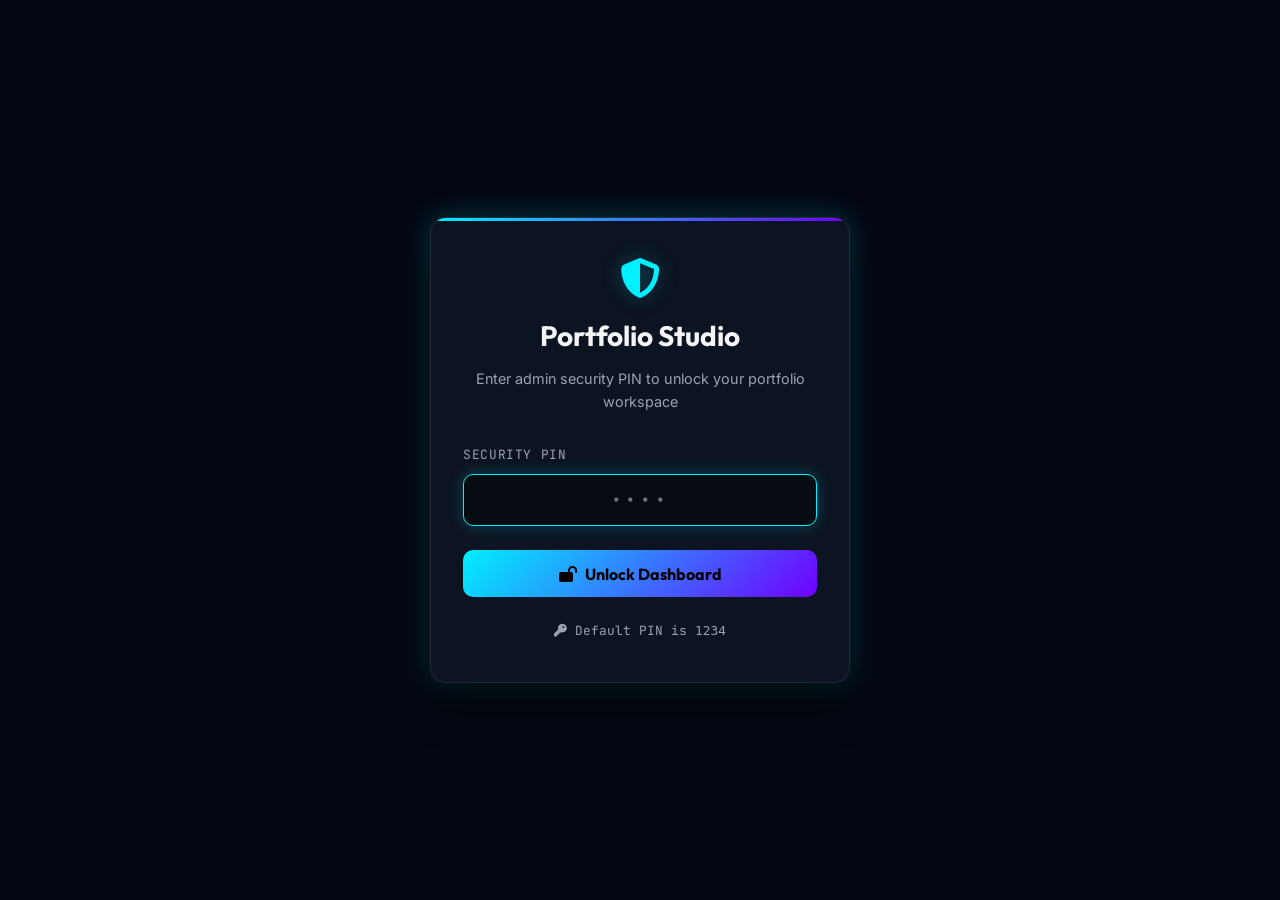
==== admin.html @ 0f910340 "admin pannel" ====
<!DOCTYPE html>
<html lang="en">

<head>
    <meta charset="UTF-8">
    <meta name="viewport" content="width=device-width, initial-scale=1.0">
    <title>Portfolio Studio &mdash; Admin Panel</title>
    <!-- Google Fonts -->
    <link rel="preconnect" href="https://fonts.googleapis.com">
    <link rel="preconnect" href="https://fonts.gstatic.com" crossorigin>
    <link
        href="https://fonts.googleapis.com/css2?family=Inter:wght@300;400;500;600;700&family=JetBrains+Mono:wght@400;500;600&family=Outfit:wght@400;500;600;700;800&display=swap"
        rel="stylesheet">
    <!-- FontAwesome Icons -->
    <link rel="stylesheet" href="https://cdnjs.cloudflare.com/ajax/libs/font-awesome/6.4.0/css/all.min.css">
    <!-- Admin Stylesheet -->
    <link rel="stylesheet" href="admin.css">
</head>

<body>
    <!-- Background Ambient Glow -->
    <div class="ambient-glow"></div>

    <!-- 0. Auth / PIN Lock Screen -->
    <div id="auth-screen" class="auth-wrapper">
        <div class="auth-card">
            <i class="fa-solid fa-shield-halved auth-icon"></i>
            <h1 class="auth-title">Portfolio Studio</h1>
            <p class="auth-subtitle">Enter admin security PIN to unlock your portfolio workspace</p>
            <form id="auth-form">
                <div class="auth-input-group">
                    <label for="admin-pin">Security PIN</label>
                    <input type="password" id="admin-pin" class="auth-input" placeholder="••••" maxlength="8" autofocus required>
                </div>
                <button type="submit" class="auth-btn">
                    <i class="fa-solid fa-lock-open"></i> Unlock Dashboard
                </button>
            </form>
            <p class="auth-hint"><i class="fa-solid fa-key"></i> Default PIN is <code>1234</code></p>
        </div>
    </div>

    <!-- Main Admin Workspace -->
    <div class="admin-app" id="admin-app" style="display: none;">
        <!-- Sidebar Navigation -->
        <aside class="admin-sidebar">
            <div class="sidebar-header">
                <a href="index.html" class="sidebar-logo">
                    <i class="fa-solid fa-terminal" style="color: var(--primary-color);"></i>
                    <span>Studio CMS</span>
                </a>
                <span class="sidebar-badge">v1.0</span>
            </div>

            <nav class="sidebar-nav">
                <span class="nav-category-title">General</span>
                <button class="nav-tab-btn active" data-tab="overview">
                    <i class="fa-solid fa-chart-pie"></i>
                    <span>Overview</span>
                </button>

                <span class="nav-category-title">Sections</span>
                <button class="nav-tab-btn" data-tab="hero">
                    <i class="fa-solid fa-wand-magic-sparkles"></i>
                    <span>Hero Section</span>
                </button>
                <button class="nav-tab-btn" data-tab="about">
                    <i class="fa-solid fa-user-astronaut"></i>
                    <span>About & Education</span>
                </button>
                <button class="nav-tab-btn" data-tab="experience">
                    <i class="fa-solid fa-briefcase"></i>
                    <span>Work Experience</span>
                </button>
                <button class="nav-tab-btn" data-tab="skills">
                    <i class="fa-solid fa-microchip"></i>
                    <span>Technical Stack</span>
                </button>
                <button class="nav-tab-btn" data-tab="projects">
                    <i class="fa-solid fa-cubes-stacked"></i>
                    <span>Projects Studio</span>
                </button>
                <button class="nav-tab-btn" data-tab="contact">
                    <i class="fa-solid fa-paper-plane"></i>
                    <span>Contact & Socials</span>
                </button>

                <span class="nav-category-title">Deployment</span>
                <button class="nav-tab-btn" data-tab="sync">
                    <i class="fa-solid fa-cloud-arrow-up"></i>
                    <span>GitHub Sync & Backup</span>
                </button>
                <button class="nav-tab-btn" data-tab="settings">
                    <i class="fa-solid fa-gear"></i>
                    <span>Security & PIN</span>
                </button>
            </nav>

            <div class="sidebar-footer">
                <a href="index.html" target="_blank" class="btn-sidebar btn-view-site">
                    <i class="fa-solid fa-arrow-up-right-from-square"></i>
                    <span>View Live Site</span>
                </a>
                <button id="btn-lock" class="btn-sidebar btn-logout">
                    <i class="fa-solid fa-lock"></i>
                    <span>Lock Session</span>
                </button>
            </div>
        </aside>

        <!-- Main Workspace Area -->
        <main class="admin-main">
            <!-- Top Action Bar -->
            <header class="admin-topbar">
                <div class="topbar-title-area">
                    <h2 id="topbar-title">Studio Overview</h2>
                    <p id="topbar-subtitle">Manage and customize your portfolio data in real-time</p>
                </div>
                <div class="topbar-actions">
                    <button id="btn-export-json" class="btn btn-secondary" title="Export current data as JSON">
                        <i class="fa-solid fa-download"></i> Export JSON
                    </button>
                    <label class="btn btn-secondary" style="margin: 0; cursor: pointer;" title="Import portfolio JSON backup">
                        <i class="fa-solid fa-upload"></i> Import JSON
                        <input type="file" id="input-import-json" accept=".json" style="display: none;">
                    </label>
                    <button id="btn-save-all" class="btn btn-primary">
                        <i class="fa-solid fa-floppy-disk"></i> Save Changes
                    </button>
                </div>
            </header>

            <div class="admin-content">
                <!-- 1. Overview Tab -->
                <div class="tab-pane active" id="tab-overview">
                    <div class="admin-card">
                        <div class="card-header-bar">
                            <h3><i class="fa-solid fa-gauge-high"></i> Dashboard Quick Stats</h3>
                            <span class="tag-badge" id="stats-last-updated"><i class="fa-solid fa-clock"></i> Active Session</span>
                        </div>
                        <div class="form-grid" style="grid-template-columns: repeat(auto-fit, minmax(200px, 1fr));">
                            <div class="dynamic-item-card" style="text-align: center; padding: 1.5rem;">
                                <i class="fa-solid fa-cubes-stacked" style="font-size: 2rem; color: var(--primary-color); margin-bottom: 0.5rem;"></i>
                                <h4 style="font-size: 1.8rem; font-family: var(--font-mono);" id="count-projects">0</h4>
                                <p style="color: var(--text-muted); font-size: 0.85rem;">Active Projects</p>
                            </div>
                            <div class="dynamic-item-card" style="text-align: center; padding: 1.5rem;">
                                <i class="fa-solid fa-briefcase" style="font-size: 2rem; color: var(--secondary-color); margin-bottom: 0.5rem;"></i>
                                <h4 style="font-size: 1.8rem; font-family: var(--font-mono);" id="count-experience">0</h4>
                                <p style="color: var(--text-muted); font-size: 0.85rem;">Work Experiences</p>
                            </div>
                            <div class="dynamic-item-card" style="text-align: center; padding: 1.5rem;">
                                <i class="fa-solid fa-code" style="font-size: 2rem; color: var(--accent-emerald); margin-bottom: 0.5rem;"></i>
                                <h4 style="font-size: 1.8rem; font-family: var(--font-mono);" id="count-skills">0</h4>
                                <p style="color: var(--text-muted); font-size: 0.85rem;">Skills Categories</p>
                            </div>
                        </div>
                    </div>

                    <div class="admin-card">
                        <div class="card-header-bar">
                            <h3><i class="fa-solid fa-bolt"></i> Quick Jump & Actions</h3>
                        </div>
                        <p style="color: var(--text-muted); margin-bottom: 1.25rem;">
                            Click any section below to start editing. Changes made are saved directly to your browser's local storage and can be pushed to GitHub with 1-click.
                        </p>
                        <div style="display: flex; gap: 0.75rem; flex-wrap: wrap;">
                            <button class="btn btn-secondary" onclick="switchTab('projects')"><i class="fa-solid fa-plus"></i> Add New Project</button>
                            <button class="btn btn-secondary" onclick="switchTab('about')"><i class="fa-solid fa-image"></i> Change Profile Photo</button>
                            <button class="btn btn-secondary" onclick="switchTab('experience')"><i class="fa-solid fa-briefcase"></i> Add Experience</button>
                            <button class="btn btn-secondary" onclick="switchTab('sync')"><i class="fa-brands fa-github"></i> 1-Click GitHub Sync</button>
                        </div>
                    </div>
                </div>

                <!-- 2. Hero Section Tab -->
                <div class="tab-pane" id="tab-hero">
                    <div class="admin-card">
                        <div class="card-header-bar">
                            <h3><i class="fa-solid fa-wand-magic-sparkles"></i> Hero Section Settings</h3>
                        </div>
                        <div class="form-grid">
                            <div class="form-group">
                                <label class="form-label" for="hero-terminal">Terminal Code Tag</label>
                                <input type="text" id="hero-terminal" class="form-control" placeholder='std::cout << "Hello World!";'>
                            </div>
                            <div class="form-group">
                                <label class="form-label" for="hero-name-input">Full Name / Heading</label>
                                <input type="text" id="hero-name-input" class="form-control" placeholder="Lakshan Jayawardana">
                            </div>
                            <div class="form-group full-width">
                                <label class="form-label">Dynamic Typing Roles <span class="form-label-hint">Press Enter or click + to add phrases</span></label>
                                <div class="tags-manager" id="hero-roles-manager">
                                    <input type="text" id="hero-role-input" class="tag-input" placeholder="Add typing title (e.g. Full-Stack Web Developer)...">
                                </div>
                            </div>
                            <div class="form-group full-width">
                                <label class="form-label" for="hero-desc-input">Hero Intro Biography</label>
                                <textarea id="hero-desc-input" class="form-control" rows="3" placeholder="A motivated Computer Science & Engineering undergraduate..."></textarea>
                            </div>
                            <div class="form-group">
                                <label class="form-label" for="hero-cv-url">CV / Resume File Path or URL</label>
                                <input type="text" id="hero-cv-url" class="form-control" placeholder="assets/CV_Lakshan_Jayawardana.pdf">
                            </div>
                            <div class="form-group">
                                <label class="form-label" for="hero-cv-name">CV Download Filename</label>
                                <input type="text" id="hero-cv-name" class="form-control" placeholder="CV_Lakshan_Jayawardana.pdf">
                            </div>
                        </div>
                    </div>
                </div>

                <!-- 3. About & Education Tab -->
                <div class="tab-pane" id="tab-about">
                    <!-- Profile Photo Editor -->
                    <div class="admin-card">
                        <div class="card-header-bar">
                            <h3><i class="fa-solid fa-camera"></i> Profile Picture</h3>
                        </div>
                        <div class="image-upload-wrapper">
                            <div class="image-preview-box round" id="about-img-preview-box">
                                <img id="about-img-preview" src="assets/image.jpg" alt="Profile Preview">
                            </div>
                            <div class="image-upload-actions">
                                <label class="form-label">Upload New Photo or Enter Image URL</label>
                                <div style="display: flex; gap: 0.5rem; flex-wrap: wrap;">
                                    <input type="text" id="about-img-url" class="form-control" placeholder="assets/image.jpg or https://..." style="flex: 1; min-width: 200px;">
                                    <label class="btn btn-secondary" style="margin: 0; cursor: pointer;">
                                        <i class="fa-solid fa-file-image"></i> Browse Local File
                                        <input type="file" id="about-img-file" accept="image/*" style="display: none;">
                                    </label>
                                </div>
                                <span class="form-label-hint">Local images are automatically optimized and encoded for instant preview and GitHub sync.</span>
                            </div>
                        </div>
                    </div>

                    <!-- Bio Paragraphs -->
                    <div class="admin-card">
                        <div class="card-header-bar">
                            <h3><i class="fa-solid fa-align-left"></i> About Biography</h3>
                        </div>
                        <div class="form-group">
                            <label class="form-label" for="about-lead-input">Lead Paragraph (Bold Intro)</label>
                            <textarea id="about-lead-input" class="form-control" rows="2"></textarea>
                        </div>
                        <div class="form-group">
                            <label class="form-label">Additional Bio Paragraphs <span class="form-label-hint">Separate paragraphs with double newlines</span></label>
                            <textarea id="about-paragraphs-input" class="form-control" rows="4"></textarea>
                        </div>
                    </div>

                    <!-- Key Stats -->
                    <div class="admin-card">
                        <div class="card-header-bar">
                            <h3><i class="fa-solid fa-chart-simple"></i> Highlight Stats Cards</h3>
                        </div>
                        <div class="form-grid" id="about-stats-editor-grid">
                            <!-- Populated dynamically -->
                        </div>
                    </div>

                    <!-- Education Entries -->
                    <div class="admin-card">
                        <div class="card-header-bar">
                            <h3><i class="fa-solid fa-graduation-cap"></i> Education Timeline</h3>
                            <button class="btn btn-secondary btn-sm" id="btn-add-education"><i class="fa-solid fa-plus"></i> Add Education</button>
                        </div>
                        <div id="education-items-manager">
                            <!-- Populated dynamically -->
                        </div>
                    </div>

                    <!-- Relevant Coursework Tags -->
                    <div class="admin-card">
                        <div class="card-header-bar">
                            <h3><i class="fa-solid fa-book"></i> Relevant Coursework Badges</h3>
                        </div>
                        <div class="tags-manager" id="coursework-tags-manager">
                            <input type="text" id="coursework-tag-input" class="tag-input" placeholder="Add coursework (e.g. Data Structures)...">
                        </div>
                    </div>
                </div>

                <!-- 4. Experience Tab -->
                <div class="tab-pane" id="tab-experience">
                    <div class="admin-card">
                        <div class="card-header-bar">
                            <h3><i class="fa-solid fa-briefcase"></i> Work Experience Timeline</h3>
                            <button class="btn btn-primary" id="btn-add-experience"><i class="fa-solid fa-plus"></i> Add Experience</button>
                        </div>
                        <div id="experience-items-manager">
                            <!-- Populated dynamically -->
                        </div>
                    </div>
                </div>

                <!-- 5. Technical Stack Tab -->
                <div class="tab-pane" id="tab-skills">
                    <div class="admin-card">
                        <div class="card-header-bar">
                            <h3><i class="fa-solid fa-microchip"></i> Technical Stack Categories & Skills</h3>
                            <button class="btn btn-primary" id="btn-add-skill-cat"><i class="fa-solid fa-plus"></i> Add Category</button>
                        </div>
                        <div id="skills-categories-manager">
                            <!-- Populated dynamically -->
                        </div>
                    </div>
                </div>

                <!-- 6. Projects Studio Tab (Drag & Drop, Add, Drop, Image upload) -->
                <div class="tab-pane" id="tab-projects">
                    <div class="admin-card">
                        <div class="card-header-bar">
                            <div>
                                <h3><i class="fa-solid fa-cubes-stacked"></i> Projects Studio</h3>
                                <p style="font-size: 0.8rem; color: var(--text-muted); margin-top: 0.25rem;">
                                    <i class="fa-solid fa-hand"></i> Drag and drop rows up/down to reorder projects on your live portfolio.
                                </p>
                            </div>
                            <button class="btn btn-primary" id="btn-add-project"><i class="fa-solid fa-plus"></i> Add New Project</button>
                        </div>

                        <!-- Drag and drop reorderable list -->
                        <div class="projects-manager-list" id="projects-manager-list">
                            <!-- Populated dynamically with drag & drop handles -->
                        </div>
                    </div>
                </div>

                <!-- 7. Contact & Socials Tab -->
                <div class="tab-pane" id="tab-contact">
                    <div class="admin-card">
                        <div class="card-header-bar">
                            <h3><i class="fa-solid fa-paper-plane"></i> Contact Details & Social Links</h3>
                        </div>
                        <div class="form-grid">
                            <div class="form-group full-width">
                                <label class="form-label" for="contact-subtitle-input">Contact Section Subtitle</label>
                                <input type="text" id="contact-subtitle-input" class="form-control" placeholder="Let's Discuss Collaborations">
                            </div>
                            <div class="form-group full-width">
                                <label class="form-label" for="contact-desc-input">Contact Section Description</label>
                                <textarea id="contact-desc-input" class="form-control" rows="2"></textarea>
                            </div>
                            <div class="form-group">
                                <label class="form-label" for="contact-email-input"><i class="fa-solid fa-envelope"></i> Email Address</label>
                                <input type="email" id="contact-email-input" class="form-control" placeholder="lakshanj.24@cse.mrt.ac.lk">
                            </div>
                            <div class="form-group">
                                <label class="form-label" for="contact-phone-input"><i class="fa-solid fa-phone"></i> Phone Number</label>
                                <input type="text" id="contact-phone-input" class="form-control" placeholder="+94 71 321 5390">
                            </div>
                            <div class="form-group full-width">
                                <label class="form-label" for="contact-loc-input"><i class="fa-solid fa-location-dot"></i> Physical Location</label>
                                <input type="text" id="contact-loc-input" class="form-control" placeholder="No. 44/2, Ovilikanda, Matale, Sri Lanka">
                            </div>
                            <div class="form-group">
                                <label class="form-label" for="contact-github-input"><i class="fa-brands fa-github"></i> GitHub Profile URL</label>
                                <input type="url" id="contact-github-input" class="form-control" placeholder="https://github.com/LakshanSj">
                            </div>
                            <div class="form-group">
                                <label class="form-label" for="contact-linkedin-input"><i class="fa-brands fa-linkedin"></i> LinkedIn Profile URL</label>
                                <input type="url" id="contact-linkedin-input" class="form-control" placeholder="https://www.linkedin.com/in/...">
                            </div>
                        </div>
                    </div>
                </div>

                <!-- 8. GitHub Sync & Cloud Deployment Tab -->
                <div class="tab-pane" id="tab-sync">
                    <div class="admin-card">
                        <div class="card-header-bar">
                            <h3><i class="fa-brands fa-github"></i> 1-Click GitHub Repository Direct Sync</h3>
                        </div>
                        <p style="color: var(--text-muted); font-size: 0.9rem; margin-bottom: 1.25rem;">
                            Directly commit and push your portfolio changes to your GitHub repository (<a href="https://github.com/LakshanSj/lakshansj.github.io" target="_blank" style="color: var(--primary-color);">lakshansj.github.io</a>) via GitHub REST API without touching the command line.
                        </p>
                        <div class="form-grid">
                            <div class="form-group">
                                <label class="form-label" for="gh-token">GitHub Personal Access Token (classic with <code>repo</code> or fine-grained)</label>
                                <input type="password" id="gh-token" class="form-control" placeholder="ghp_xxxxxxxxxxxxxxxxxxxx">
                            </div>
                            <div class="form-group">
                                <label class="form-label" for="gh-repo">Repository (owner/repo)</label>
                                <input type="text" id="gh-repo" class="form-control" value="LakshanSj/lakshansj.github.io">
                            </div>
                            <div class="form-group">
                                <label class="form-label" for="gh-branch">Target Branch</label>
                                <input type="text" id="gh-branch" class="form-control" value="main">
                            </div>
                            <div class="form-group">
                                <label class="form-label" for="gh-commit-msg">Commit Message</label>
                                <input type="text" id="gh-commit-msg" class="form-control" value="Update portfolio content via Portfolio Studio CMS">
                            </div>
                        </div>
                        <div style="margin-top: 1rem; display: flex; gap: 0.75rem; align-items: center;">
                            <button id="btn-github-sync" class="btn btn-primary">
                                <i class="fa-solid fa-cloud-arrow-up"></i> Commit &amp; Deploy to GitHub
                            </button>
                            <span id="gh-sync-status" style="font-size: 0.85rem; font-family: var(--font-mono);"></span>
                        </div>
                    </div>

                    <!-- Manual Backup & Code Download -->
                    <div class="admin-card">
                        <div class="card-header-bar">
                            <h3><i class="fa-solid fa-file-code"></i> Download Updated data.js File</h3>
                        </div>
                        <p style="color: var(--text-muted); font-size: 0.9rem; margin-bottom: 1.25rem;">
                            Alternatively, download the updated <code>data.js</code> file to overwrite in your local repository folder manually:
                        </p>
                        <div style="display: flex; gap: 0.75rem; flex-wrap: wrap;">
                            <button id="btn-download-datajs" class="btn btn-secondary">
                                <i class="fa-solid fa-file-arrow-down"></i> Download data.js
                            </button>
                            <button id="btn-reset-defaults" class="btn btn-danger">
                                <i class="fa-solid fa-rotate-left"></i> Reset to Default Content
                            </button>
                        </div>
                    </div>
                </div>

                <!-- 9. Security & PIN Settings Tab -->
                <div class="tab-pane" id="tab-settings">
                    <div class="admin-card">
                        <div class="card-header-bar">
                            <h3><i class="fa-solid fa-key"></i> Change Admin Security PIN</h3>
                        </div>
                        <form id="form-change-pin" style="max-width: 400px;">
                            <div class="form-group">
                                <label class="form-label" for="current-pin">Current PIN</label>
                                <input type="password" id="current-pin" class="form-control" placeholder="••••" required>
                            </div>
                            <div class="form-group">
                                <label class="form-label" for="new-pin">New PIN (4-8 digits)</label>
                                <input type="password" id="new-pin" class="form-control" placeholder="••••" required>
                            </div>
                            <div class="form-group">
                                <label class="form-label" for="confirm-pin">Confirm New PIN</label>
                                <input type="password" id="confirm-pin" class="form-control" placeholder="••••" required>
                            </div>
                            <button type="submit" class="btn btn-primary" style="margin-top: 0.5rem;">
                                <i class="fa-solid fa-check"></i> Update Security PIN
                            </button>
                        </form>
                    </div>
                </div>
            </div>
        </main>
    </div>

    <!-- =======================================================================
         Project Edit / Add Modal
         ======================================================================= -->
    <div class="modal-overlay" id="modal-project">
        <div class="modal-box">
            <div class="modal-header">
                <h3 id="modal-project-title"><i class="fa-solid fa-cube" style="color: var(--primary-color);"></i> Project Editor</h3>
                <button class="modal-close-btn" onclick="closeModal('modal-project')"><i class="fa-solid fa-xmark"></i></button>
            </div>
            <div class="modal-body">
                <input type="hidden" id="proj-edit-id">
                <div class="form-grid">
                    <div class="form-group full-width">
                        <label class="form-label" for="proj-edit-title">Project Title *</label>
                        <input type="text" id="proj-edit-title" class="form-control" placeholder="e.g. AI Trading Bot" required>
                    </div>
                    <div class="form-group">
                        <label class="form-label" for="proj-edit-category">Filter Category *</label>
                        <select id="proj-edit-category" class="form-control">
                            <option value="ml">Machine Learning (ml)</option>
                            <option value="web">Full Stack (web)</option>
                            <option value="iot">IoT & Embedded (iot)</option>
                            <option value="hw">Hardware & HDL (hw)</option>
                        </select>
                    </div>
                    <div class="form-group">
                        <label class="form-label" for="proj-edit-year">Year</label>
                        <input type="text" id="proj-edit-year" class="form-control" placeholder="2026">
                    </div>
                    <div class="form-group full-width">
                        <label class="form-label" for="proj-edit-type">Sub-Heading / Type</label>
                        <input type="text" id="proj-edit-type" class="form-control" placeholder="e.g. Machine Learning & Finance">
                    </div>
                    <div class="form-group full-width">
                        <label class="form-label">Project Visual (Custom Image / Screenshot or FontAwesome Icon)</label>
                        <div class="image-upload-wrapper">
                            <div class="image-preview-box" id="proj-img-preview-box">
                                <i class="fa-solid fa-chart-line" id="proj-icon-preview"></i>
                            </div>
                            <div class="image-upload-actions">
                                <div style="display: flex; gap: 0.5rem; flex-wrap: wrap;">
                                    <input type="text" id="proj-edit-img-url" class="form-control" placeholder="Image URL (assets/... or https://...)" style="flex: 1;">
                                    <label class="btn btn-secondary" style="margin: 0; cursor: pointer;">
                                        <i class="fa-solid fa-file-image"></i> Upload Screenshot
                                        <input type="file" id="proj-edit-img-file" accept="image/*" style="display: none;">
                                    </label>
                                </div>
                                <div style="display: flex; gap: 0.5rem; align-items: center;">
                                    <span style="font-size: 0.8rem; color: var(--text-muted);">or Icon Class:</span>
                                    <input type="text" id="proj-edit-icon" class="form-control" placeholder="fa-solid fa-chart-line" style="width: 220px;">
                                </div>
                            </div>
                        </div>
                    </div>
                    <div class="form-group full-width">
                        <label class="form-label" for="proj-edit-desc">Project Description *</label>
                        <textarea id="proj-edit-desc" class="form-control" rows="3" placeholder="Explain the project, features, and algorithms used..." required></textarea>
                    </div>
                    <div class="form-group full-width">
                        <label class="form-label">Tech Stack Tags <span class="form-label-hint">Type tag and press Enter</span></label>
                        <div class="tags-manager" id="proj-tags-manager">
                            <input type="text" id="proj-tag-input" class="tag-input" placeholder="Add tech (e.g. React, FastAPI, VHDL)...">
                        </div>
                    </div>
                    <div class="form-group">
                        <label class="form-label" for="proj-edit-github"><i class="fa-brands fa-github"></i> GitHub Repo URL</label>
                        <input type="url" id="proj-edit-github" class="form-control" placeholder="https://github.com/LakshanSj/...">
                    </div>
                    <div class="form-group">
                        <label class="form-label" for="proj-edit-live"><i class="fa-solid fa-arrow-up-right-from-square"></i> Live Demo URL</label>
                        <input type="url" id="proj-edit-live" class="form-control" placeholder="https://...">
                    </div>
                </div>
            </div>
            <div class="modal-footer">
                <button class="btn btn-secondary" onclick="closeModal('modal-project')">Cancel</button>
                <button class="btn btn-primary" id="btn-save-project"><i class="fa-solid fa-check"></i> Save Project</button>
            </div>
        </div>
    </div>

    <!-- Toast Notification Container -->
    <div class="toast-container" id="toast-container"></div>

    <!-- Scripts -->
    <script src="data.js"></script>
    <script src="admin.js"></script>
</body>

</html>
---- admin.css ----
/* ==========================================================================
   Admin Panel Stylesheet - Cyberpunk Glassmorphism
   Lakshan Jayawardana Portfolio CMS
   ========================================================================== */

:root {
    --bg-main: #030712;
    --bg-secondary: #0b0f19;
    --bg-surface: rgba(17, 24, 39, 0.75);
    --bg-surface-hover: rgba(31, 41, 55, 0.85);
    --primary-color: #00f0ff;
    --primary-glow: rgba(0, 240, 255, 0.25);
    --secondary-color: #7000ff;
    --secondary-glow: rgba(112, 0, 255, 0.25);
    --accent-emerald: #10b981;
    --accent-rose: #f43f5e;
    --accent-amber: #f59e0b;
    --text-main: #f3f4f6;
    --text-muted: #9ca3af;
    --border-color: rgba(255, 255, 255, 0.1);
    --border-hover: rgba(0, 240, 255, 0.4);
    --sidebar-width: 260px;
    --radius-sm: 6px;
    --radius-md: 10px;
    --radius-lg: 16px;
    --transition: all 0.25s cubic-bezier(0.4, 0, 0.2, 1);
    --font-heading: 'Outfit', sans-serif;
    --font-body: 'Inter', sans-serif;
    --font-mono: 'JetBrains Mono', monospace;
}

* {
    margin: 0;
    padding: 0;
    box-sizing: border-box;
}

body {
    font-family: var(--font-body);
    background-color: var(--bg-main);
    color: var(--text-main);
    min-height: 100vh;
    overflow-x: hidden;
    line-height: 1.6;
}

/* Background Ambient Glow */
.ambient-glow {
    position: fixed;
    top: 0;
    left: 0;
    width: 100%;
    height: 100%;
    pointer-events: none;
    z-index: 0;
    background: radial-gradient(circle at 10% 20%, rgba(0, 240, 255, 0.05) 0%, transparent 40%),
                radial-gradient(circle at 90% 80%, rgba(112, 0, 255, 0.07) 0%, transparent 45%);
}

/* ==========================================================================
   Auth / Login Screen
   ========================================================================== */
.auth-wrapper {
    position: fixed;
    inset: 0;
    background: var(--bg-main);
    z-index: 9999;
    display: flex;
    align-items: center;
    justify-content: center;
    padding: 1.5rem;
}

.auth-card {
    background: var(--bg-surface);
    backdrop-filter: blur(16px);
    border: 1px solid var(--border-color);
    border-radius: var(--radius-lg);
    padding: 2.5rem 2rem;
    width: 100%;
    max-width: 420px;
    box-shadow: 0 20px 40px rgba(0, 0, 0, 0.6), 0 0 30px var(--primary-glow);
    text-align: center;
    position: relative;
    overflow: hidden;
}

.auth-card::before {
    content: '';
    position: absolute;
    top: 0;
    left: 0;
    right: 0;
    height: 3px;
    background: linear-gradient(90deg, var(--primary-color), var(--secondary-color));
}

.auth-icon {
    font-size: 2.5rem;
    color: var(--primary-color);
    margin-bottom: 1rem;
    display: inline-block;
    filter: drop-shadow(0 0 10px var(--primary-glow));
}

.auth-title {
    font-family: var(--font-heading);
    font-size: 1.75rem;
    font-weight: 700;
    color: var(--text-main);
    margin-bottom: 0.5rem;
}

.auth-subtitle {
    font-size: 0.9rem;
    color: var(--text-muted);
    margin-bottom: 2rem;
}

.auth-input-group {
    margin-bottom: 1.5rem;
    text-align: left;
}

.auth-input-group label {
    display: block;
    font-size: 0.8rem;
    font-family: var(--font-mono);
    color: var(--text-muted);
    margin-bottom: 0.5rem;
    text-transform: uppercase;
    letter-spacing: 0.05em;
}

.auth-input {
    width: 100%;
    padding: 0.85rem 1rem;
    background: rgba(0, 0, 0, 0.4);
    border: 1px solid var(--border-color);
    border-radius: var(--radius-md);
    color: var(--text-main);
    font-size: 1.1rem;
    letter-spacing: 0.2em;
    text-align: center;
    font-family: var(--font-mono);
    outline: none;
    transition: var(--transition);
}

.auth-input:focus {
    border-color: var(--primary-color);
    box-shadow: 0 0 15px var(--primary-glow);
}

.auth-btn {
    width: 100%;
    padding: 0.85rem;
    background: linear-gradient(135deg, var(--primary-color), var(--secondary-color));
    border: none;
    border-radius: var(--radius-md);
    color: #000;
    font-family: var(--font-heading);
    font-weight: 700;
    font-size: 1rem;
    cursor: pointer;
    transition: var(--transition);
    display: flex;
    align-items: center;
    justify-content: center;
    gap: 0.5rem;
}

.auth-btn:hover {
    transform: translateY(-2px);
    box-shadow: 0 8px 25px var(--primary-glow);
}

.auth-hint {
    margin-top: 1.5rem;
    font-size: 0.8rem;
    color: var(--text-muted);
    font-family: var(--font-mono);
}

/* ==========================================================================
   Admin Workspace Layout
   ========================================================================== */
.admin-app {
    display: flex;
    min-height: 100vh;
    position: relative;
    z-index: 1;
}

/* Sidebar */
.admin-sidebar {
    width: var(--sidebar-width);
    background: var(--bg-secondary);
    border-right: 1px solid var(--border-color);
    display: flex;
    flex-direction: column;
    position: fixed;
    top: 0;
    bottom: 0;
    left: 0;
    z-index: 100;
    overflow-y: auto;
}

.sidebar-header {
    padding: 1.5rem;
    border-bottom: 1px solid var(--border-color);
    display: flex;
    align-items: center;
    gap: 0.75rem;
}

.sidebar-logo {
    font-family: var(--font-heading);
    font-weight: 700;
    font-size: 1.15rem;
    color: var(--text-main);
    text-decoration: none;
    display: flex;
    align-items: center;
    gap: 0.5rem;
}

.sidebar-badge {
    background: var(--primary-glow);
    color: var(--primary-color);
    border: 1px solid var(--primary-color);
    font-family: var(--font-mono);
    font-size: 0.7rem;
    padding: 2px 6px;
    border-radius: 4px;
}

.sidebar-nav {
    padding: 1rem 0.75rem;
    flex: 1;
    display: flex;
    flex-direction: column;
    gap: 0.35rem;
}

.nav-category-title {
    font-size: 0.7rem;
    font-family: var(--font-mono);
    color: var(--text-muted);
    text-transform: uppercase;
    letter-spacing: 0.1em;
    padding: 0.75rem 0.75rem 0.25rem;
}

.nav-tab-btn {
    width: 100%;
    display: flex;
    align-items: center;
    gap: 0.75rem;
    padding: 0.75rem 1rem;
    background: transparent;
    border: 1px solid transparent;
    border-radius: var(--radius-md);
    color: var(--text-muted);
    font-size: 0.9rem;
    font-family: var(--font-body);
    font-weight: 500;
    cursor: pointer;
    text-align: left;
    transition: var(--transition);
}

.nav-tab-btn i {
    font-size: 1.1rem;
    width: 20px;
    text-align: center;
    transition: var(--transition);
}

.nav-tab-btn:hover {
    background: var(--bg-surface-hover);
    color: var(--text-main);
}

.nav-tab-btn.active {
    background: rgba(0, 240, 255, 0.1);
    color: var(--primary-color);
    border-color: rgba(0, 240, 255, 0.3);
    box-shadow: 0 0 15px rgba(0, 240, 255, 0.1);
}

.nav-tab-btn.active i {
    color: var(--primary-color);
}

.sidebar-footer {
    padding: 1rem;
    border-top: 1px solid var(--border-color);
    display: flex;
    flex-direction: column;
    gap: 0.5rem;
}

.btn-sidebar {
    width: 100%;
    padding: 0.65rem;
    font-size: 0.85rem;
    display: flex;
    align-items: center;
    justify-content: center;
    gap: 0.5rem;
    border-radius: var(--radius-sm);
    text-decoration: none;
    font-weight: 600;
    cursor: pointer;
    transition: var(--transition);
}

.btn-view-site {
    background: rgba(255, 255, 255, 0.05);
    border: 1px solid var(--border-color);
    color: var(--text-main);
}

.btn-view-site:hover {
    background: rgba(255, 255, 255, 0.1);
    border-color: var(--text-muted);
}

.btn-logout {
    background: transparent;
    border: 1px solid transparent;
    color: var(--accent-rose);
}

.btn-logout:hover {
    background: rgba(244, 63, 94, 0.1);
    border-color: rgba(244, 63, 94, 0.3);
}

/* Main Container */
.admin-main {
    margin-left: var(--sidebar-width);
    flex: 1;
    display: flex;
    flex-direction: column;
    min-height: 100vh;
}

/* Top Navigation Bar */
.admin-topbar {
    position: sticky;
    top: 0;
    z-index: 90;
    background: rgba(11, 15, 25, 0.85);
    backdrop-filter: blur(12px);
    border-bottom: 1px solid var(--border-color);
    padding: 1rem 2rem;
    display: flex;
    align-items: center;
    justify-content: space-between;
}

.topbar-title-area h2 {
    font-family: var(--font-heading);
    font-size: 1.25rem;
    font-weight: 600;
}

.topbar-title-area p {
    font-size: 0.8rem;
    color: var(--text-muted);
}

.topbar-actions {
    display: flex;
    align-items: center;
    gap: 0.75rem;
}

/* Standard Buttons */
.btn {
    padding: 0.6rem 1rem;
    border-radius: var(--radius-md);
    font-size: 0.85rem;
    font-weight: 600;
    font-family: var(--font-body);
    display: inline-flex;
    align-items: center;
    gap: 0.4rem;
    cursor: pointer;
    transition: var(--transition);
    border: 1px solid transparent;
}

.btn-primary {
    background: var(--primary-color);
    color: #000;
}

.btn-primary:hover {
    background: #40f4ff;
    box-shadow: 0 0 15px var(--primary-glow);
    transform: translateY(-1px);
}

.btn-secondary {
    background: rgba(255, 255, 255, 0.06);
    border-color: var(--border-color);
    color: var(--text-main);
}

.btn-secondary:hover {
    background: rgba(255, 255, 255, 0.12);
    border-color: rgba(255, 255, 255, 0.25);
}

.btn-success {
    background: var(--accent-emerald);
    color: #000;
}

.btn-success:hover {
    background: #34d399;
    box-shadow: 0 0 15px rgba(16, 185, 129, 0.3);
}

.btn-danger {
    background: rgba(244, 63, 94, 0.15);
    border-color: rgba(244, 63, 94, 0.4);
    color: var(--accent-rose);
}

.btn-danger:hover {
    background: var(--accent-rose);
    color: #fff;
}

/* Content Area */
.admin-content {
    padding: 2rem;
    flex: 1;
    max-width: 1200px;
    width: 100%;
}

.tab-pane {
    display: none;
    animation: fadeIn 0.3s ease;
}

.tab-pane.active {
    display: block;
}

@keyframes fadeIn {
    from { opacity: 0; transform: translateY(6px); }
    to { opacity: 1; transform: translateY(0); }
}

/* Glass Panels / Cards */
.admin-card {
    background: var(--bg-surface);
    backdrop-filter: blur(12px);
    border: 1px solid var(--border-color);
    border-radius: var(--radius-lg);
    padding: 1.75rem;
    margin-bottom: 1.75rem;
    box-shadow: 0 8px 24px rgba(0, 0, 0, 0.4);
}

.card-header-bar {
    display: flex;
    align-items: center;
    justify-content: space-between;
    margin-bottom: 1.5rem;
    padding-bottom: 0.75rem;
    border-bottom: 1px solid var(--border-color);
}

.card-header-bar h3 {
    font-family: var(--font-heading);
    font-size: 1.15rem;
    display: flex;
    align-items: center;
    gap: 0.6rem;
    color: var(--text-main);
}

.card-header-bar h3 i {
    color: var(--primary-color);
}

/* Form Controls */
.form-grid {
    display: grid;
    grid-template-columns: repeat(auto-fit, minmax(280px, 1fr));
    gap: 1.25rem;
}

.form-group {
    display: flex;
    flex-direction: column;
    gap: 0.4rem;
    margin-bottom: 1.25rem;
}

.form-group.full-width {
    grid-column: 1 / -1;
}

.form-label {
    font-size: 0.85rem;
    font-weight: 500;
    color: var(--text-main);
    display: flex;
    align-items: center;
    justify-content: space-between;
}

.form-label-hint {
    font-size: 0.75rem;
    color: var(--text-muted);
    font-family: var(--font-mono);
}

.form-control {
    width: 100%;
    padding: 0.75rem 1rem;
    background: rgba(0, 0, 0, 0.35);
    border: 1px solid var(--border-color);
    border-radius: var(--radius-md);
    color: var(--text-main);
    font-family: var(--font-body);
    font-size: 0.9rem;
    outline: none;
    transition: var(--transition);
}

.form-control:focus {
    border-color: var(--primary-color);
    box-shadow: 0 0 12px var(--primary-glow);
    background: rgba(0, 0, 0, 0.5);
}

textarea.form-control {
    min-height: 100px;
    resize: vertical;
    line-height: 1.5;
}

/* Tags Input Container */
.tags-manager {
    background: rgba(0, 0, 0, 0.3);
    border: 1px solid var(--border-color);
    border-radius: var(--radius-md);
    padding: 0.5rem;
    display: flex;
    flex-wrap: wrap;
    gap: 0.5rem;
    align-items: center;
}

.tag-badge {
    background: rgba(0, 240, 255, 0.15);
    color: var(--primary-color);
    border: 1px solid rgba(0, 240, 255, 0.3);
    padding: 3px 8px;
    border-radius: 4px;
    font-size: 0.8rem;
    font-family: var(--font-mono);
    display: inline-flex;
    align-items: center;
    gap: 0.35rem;
}

.tag-badge .tag-remove {
    cursor: pointer;
    font-size: 0.75rem;
    opacity: 0.7;
    transition: var(--transition);
}

.tag-badge .tag-remove:hover {
    opacity: 1;
    color: var(--accent-rose);
}

.tag-input {
    flex: 1;
    min-width: 120px;
    background: transparent;
    border: none;
    outline: none;
    color: var(--text-main);
    font-size: 0.85rem;
    padding: 4px 6px;
}

/* Image Upload & Dropzone */
.image-upload-wrapper {
    display: flex;
    gap: 1.5rem;
    align-items: center;
    background: rgba(0, 0, 0, 0.25);
    padding: 1rem;
    border-radius: var(--radius-md);
    border: 1px dashed var(--border-color);
    transition: var(--transition);
}

.image-upload-wrapper:hover {
    border-color: var(--primary-color);
}

.image-preview-box {
    width: 100px;
    height: 100px;
    border-radius: var(--radius-md);
    overflow: hidden;
    background: #000;
    border: 1px solid var(--border-color);
    flex-shrink: 0;
    display: flex;
    align-items: center;
    justify-content: center;
}

.image-preview-box.round {
    border-radius: 50%;
}

.image-preview-box img {
    width: 100%;
    height: 100%;
    object-fit: cover;
}

.image-preview-box i {
    font-size: 2rem;
    color: var(--text-muted);
}

.image-upload-actions {
    flex: 1;
    display: flex;
    flex-direction: column;
    gap: 0.5rem;
}

/* Projects List & Drag/Drop styling */
.projects-manager-list {
    display: flex;
    flex-direction: column;
    gap: 0.75rem;
}

.project-item-row {
    background: rgba(0, 0, 0, 0.3);
    border: 1px solid var(--border-color);
    border-radius: var(--radius-md);
    padding: 1rem;
    display: flex;
    align-items: center;
    gap: 1rem;
    transition: var(--transition);
    cursor: grab;
}

.project-item-row:active {
    cursor: grabbing;
}

.project-item-row.dragging {
    opacity: 0.4;
    border-color: var(--primary-color);
    box-shadow: 0 0 20px var(--primary-glow);
}

.project-drag-handle {
    color: var(--text-muted);
    cursor: grab;
    padding: 0.25rem;
    font-size: 1.1rem;
}

.project-row-thumb {
    width: 54px;
    height: 54px;
    border-radius: var(--radius-sm);
    background: rgba(0, 0, 0, 0.4);
    border: 1px solid var(--border-color);
    overflow: hidden;
    display: flex;
    align-items: center;
    justify-content: center;
    flex-shrink: 0;
}

.project-row-thumb img {
    width: 100%;
    height: 100%;
    object-fit: cover;
}

.project-row-thumb i {
    font-size: 1.3rem;
    color: var(--primary-color);
}

.project-row-info {
    flex: 1;
    min-width: 0;
}

.project-row-title {
    font-family: var(--font-heading);
    font-weight: 600;
    font-size: 1rem;
    display: flex;
    align-items: center;
    gap: 0.5rem;
}

.project-row-cat-badge {
    font-size: 0.7rem;
    font-family: var(--font-mono);
    padding: 2px 6px;
    border-radius: 4px;
    background: rgba(112, 0, 255, 0.2);
    border: 1px solid rgba(112, 0, 255, 0.4);
    color: #d8b4fe;
}

.project-row-desc {
    font-size: 0.82rem;
    color: var(--text-muted);
    white-space: nowrap;
    overflow: hidden;
    text-overflow: ellipsis;
    margin-top: 0.2rem;
}

.project-row-actions {
    display: flex;
    align-items: center;
    gap: 0.5rem;
}

/* Modals */
.modal-overlay {
    position: fixed;
    inset: 0;
    background: rgba(0, 0, 0, 0.8);
    backdrop-filter: blur(8px);
    z-index: 1000;
    display: flex;
    align-items: center;
    justify-content: center;
    padding: 1.5rem;
    opacity: 0;
    pointer-events: none;
    transition: opacity 0.25s ease;
}

.modal-overlay.active {
    opacity: 1;
    pointer-events: auto;
}

.modal-box {
    background: var(--bg-secondary);
    border: 1px solid var(--border-color);
    border-radius: var(--radius-lg);
    width: 100%;
    max-width: 680px;
    max-height: 90vh;
    display: flex;
    flex-direction: column;
    box-shadow: 0 25px 50px rgba(0, 0, 0, 0.7), 0 0 30px rgba(0, 240, 255, 0.1);
    transform: scale(0.95);
    transition: transform 0.25s ease;
}

.modal-overlay.active .modal-box {
    transform: scale(1);
}

.modal-header {
    padding: 1.25rem 1.5rem;
    border-bottom: 1px solid var(--border-color);
    display: flex;
    align-items: center;
    justify-content: space-between;
}

.modal-header h3 {
    font-family: var(--font-heading);
    font-size: 1.25rem;
}

.modal-close-btn {
    background: transparent;
    border: none;
    color: var(--text-muted);
    font-size: 1.2rem;
    cursor: pointer;
    padding: 0.25rem;
    transition: var(--transition);
}

.modal-close-btn:hover {
    color: var(--text-main);
}

.modal-body {
    padding: 1.5rem;
    overflow-y: auto;
    flex: 1;
}

.modal-footer {
    padding: 1.25rem 1.5rem;
    border-top: 1px solid var(--border-color);
    display: flex;
    align-items: center;
    justify-content: flex-end;
    gap: 0.75rem;
}

/* Toast Notifications */
.toast-container {
    position: fixed;
    bottom: 2rem;
    right: 2rem;
    z-index: 9999;
    display: flex;
    flex-direction: column;
    gap: 0.75rem;
    pointer-events: none;
}

.toast {
    background: var(--bg-surface);
    backdrop-filter: blur(12px);
    border: 1px solid var(--border-color);
    border-radius: var(--radius-md);
    padding: 0.85rem 1.25rem;
    color: var(--text-main);
    box-shadow: 0 10px 30px rgba(0, 0, 0, 0.5);
    display: flex;
    align-items: center;
    gap: 0.75rem;
    font-size: 0.9rem;
    animation: slideInToast 0.3s ease;
    pointer-events: auto;
}

.toast.success {
    border-color: var(--accent-emerald);
    color: #ecfdf5;
}
.toast.success i { color: var(--accent-emerald); }

.toast.error {
    border-color: var(--accent-rose);
    color: #fff1f2;
}
.toast.error i { color: var(--accent-rose); }

.toast.info {
    border-color: var(--primary-color);
    color: #ecfeff;
}
.toast.info i { color: var(--primary-color); }

@keyframes slideInToast {
    from { transform: translateX(100%); opacity: 0; }
    to { transform: translateX(0); opacity: 1; }
}

/* Dynamic list item card */
.dynamic-item-card {
    background: rgba(0, 0, 0, 0.25);
    border: 1px solid var(--border-color);
    border-radius: var(--radius-md);
    padding: 1rem;
    margin-bottom: 1rem;
    position: relative;
}

.dynamic-item-actions {
    display: flex;
    justify-content: flex-end;
    gap: 0.5rem;
    margin-top: 0.5rem;
}

/* Responsive adjustments */
@media (max-width: 900px) {
    .admin-sidebar {
        width: 70px;
    }
    .sidebar-header .sidebar-logo span,
    .sidebar-badge,
    .nav-category-title,
    .nav-tab-btn span,
    .sidebar-footer .btn-sidebar span {
        display: none;
    }
    .admin-main {
        margin-left: 70px;
    }
    .nav-tab-btn {
        justify-content: center;
        padding: 0.75rem;
    }
    .nav-tab-btn i {
        margin: 0;
        font-size: 1.25rem;
    }
}

@media (max-width: 640px) {
    .admin-topbar {
        flex-direction: column;
        align-items: flex-start;
        gap: 1rem;
        padding: 1rem;
    }
    .topbar-actions {
        width: 100%;
        flex-wrap: wrap;
    }
    .admin-content {
        padding: 1rem;
    }
}
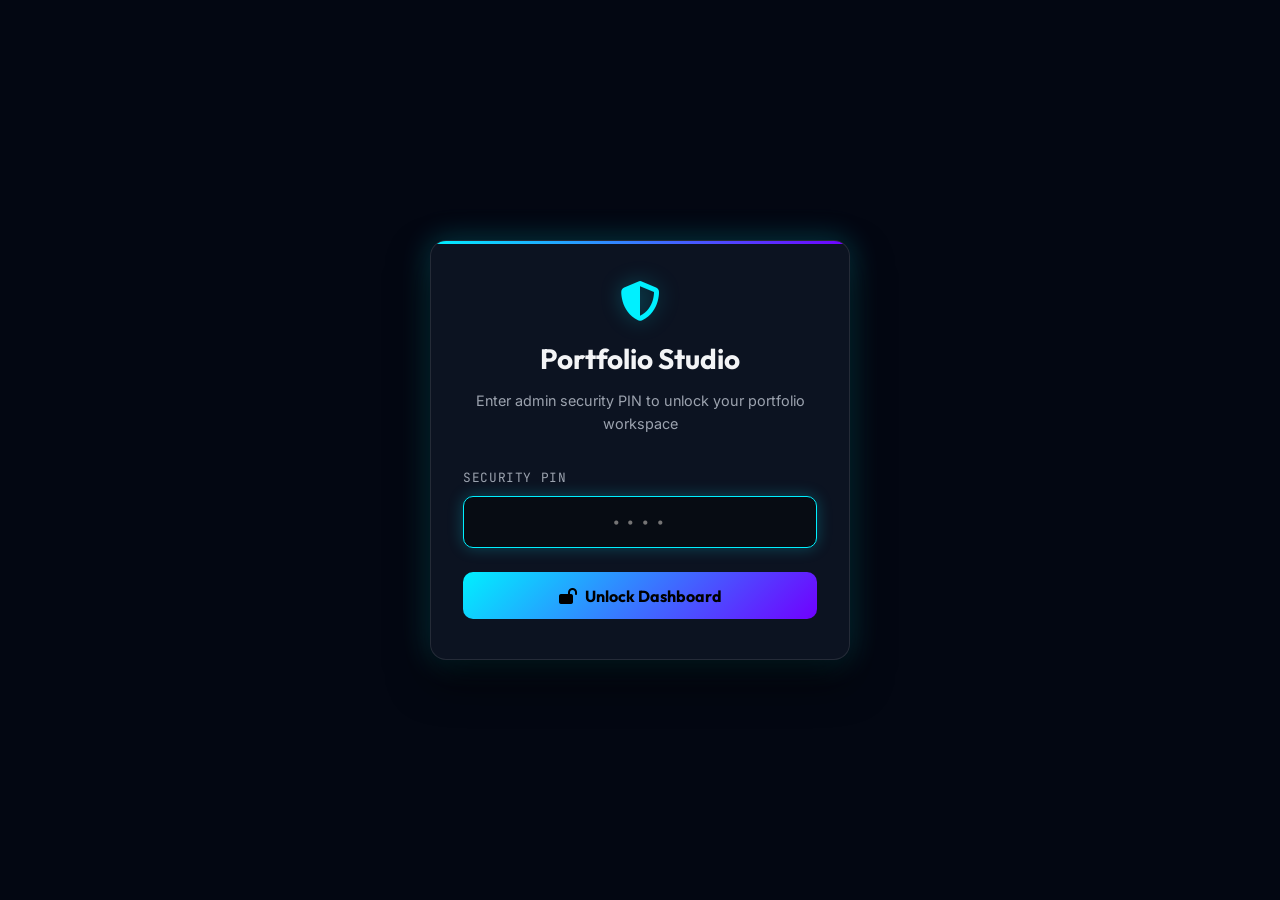
==== commit 60d97c2a: "Update admin.html" ====
--- a/admin.html
+++ b/admin.html
@@ -30,13 +30,13 @@
             <form id="auth-form">
                 <div class="auth-input-group">
                     <label for="admin-pin">Security PIN</label>
-                    <input type="password" id="admin-pin" class="auth-input" placeholder="••••" maxlength="8" autofocus required>
+                    <input type="password" id="admin-pin" class="auth-input" placeholder="••••" maxlength="8" autofocus
+                        required>
                 </div>
                 <button type="submit" class="auth-btn">
                     <i class="fa-solid fa-lock-open"></i> Unlock Dashboard
                 </button>
             </form>
-            <p class="auth-hint"><i class="fa-solid fa-key"></i> Default PIN is <code>1234</code></p>
         </div>
     </div>
 
@@ -120,7 +120,8 @@
                     <button id="btn-export-json" class="btn btn-secondary" title="Export current data as JSON">
                         <i class="fa-solid fa-download"></i> Export JSON
                     </button>
-                    <label class="btn btn-secondary" style="margin: 0; cursor: pointer;" title="Import portfolio JSON backup">
+                    <label class="btn btn-secondary" style="margin: 0; cursor: pointer;"
+                        title="Import portfolio JSON backup">
                         <i class="fa-solid fa-upload"></i> Import JSON
                         <input type="file" id="input-import-json" accept=".json" style="display: none;">
                     </label>
@@ -136,21 +137,26 @@
                     <div class="admin-card">
                         <div class="card-header-bar">
                             <h3><i class="fa-solid fa-gauge-high"></i> Dashboard Quick Stats</h3>
-                            <span class="tag-badge" id="stats-last-updated"><i class="fa-solid fa-clock"></i> Active Session</span>
+                            <span class="tag-badge" id="stats-last-updated"><i class="fa-solid fa-clock"></i> Active
+                                Session</span>
                         </div>
                         <div class="form-grid" style="grid-template-columns: repeat(auto-fit, minmax(200px, 1fr));">
                             <div class="dynamic-item-card" style="text-align: center; padding: 1.5rem;">
-                                <i class="fa-solid fa-cubes-stacked" style="font-size: 2rem; color: var(--primary-color); margin-bottom: 0.5rem;"></i>
+                                <i class="fa-solid fa-cubes-stacked"
+                                    style="font-size: 2rem; color: var(--primary-color); margin-bottom: 0.5rem;"></i>
                                 <h4 style="font-size: 1.8rem; font-family: var(--font-mono);" id="count-projects">0</h4>
                                 <p style="color: var(--text-muted); font-size: 0.85rem;">Active Projects</p>
                             </div>
                             <div class="dynamic-item-card" style="text-align: center; padding: 1.5rem;">
-                                <i class="fa-solid fa-briefcase" style="font-size: 2rem; color: var(--secondary-color); margin-bottom: 0.5rem;"></i>
-                                <h4 style="font-size: 1.8rem; font-family: var(--font-mono);" id="count-experience">0</h4>
+                                <i class="fa-solid fa-briefcase"
+                                    style="font-size: 2rem; color: var(--secondary-color); margin-bottom: 0.5rem;"></i>
+                                <h4 style="font-size: 1.8rem; font-family: var(--font-mono);" id="count-experience">0
+                                </h4>
                                 <p style="color: var(--text-muted); font-size: 0.85rem;">Work Experiences</p>
                             </div>
                             <div class="dynamic-item-card" style="text-align: center; padding: 1.5rem;">
-                                <i class="fa-solid fa-code" style="font-size: 2rem; color: var(--accent-emerald); margin-bottom: 0.5rem;"></i>
+                                <i class="fa-solid fa-code"
+                                    style="font-size: 2rem; color: var(--accent-emerald); margin-bottom: 0.5rem;"></i>
                                 <h4 style="font-size: 1.8rem; font-family: var(--font-mono);" id="count-skills">0</h4>
                                 <p style="color: var(--text-muted); font-size: 0.85rem;">Skills Categories</p>
                             </div>
@@ -162,13 +168,18 @@
                             <h3><i class="fa-solid fa-bolt"></i> Quick Jump & Actions</h3>
                         </div>
                         <p style="color: var(--text-muted); margin-bottom: 1.25rem;">
-                            Click any section below to start editing. Changes made are saved directly to your browser's local storage and can be pushed to GitHub with 1-click.
+                            Click any section below to start editing. Changes made are saved directly to your browser's
+                            local storage and can be pushed to GitHub with 1-click.
                         </p>
                         <div style="display: flex; gap: 0.75rem; flex-wrap: wrap;">
-                            <button class="btn btn-secondary" onclick="switchTab('projects')"><i class="fa-solid fa-plus"></i> Add New Project</button>
-                            <button class="btn btn-secondary" onclick="switchTab('about')"><i class="fa-solid fa-image"></i> Change Profile Photo</button>
-                            <button class="btn btn-secondary" onclick="switchTab('experience')"><i class="fa-solid fa-briefcase"></i> Add Experience</button>
-                            <button class="btn btn-secondary" onclick="switchTab('sync')"><i class="fa-brands fa-github"></i> 1-Click GitHub Sync</button>
+                            <button class="btn btn-secondary" onclick="switchTab('projects')"><i
+                                    class="fa-solid fa-plus"></i> Add New Project</button>
+                            <button class="btn btn-secondary" onclick="switchTab('about')"><i
+                                    class="fa-solid fa-image"></i> Change Profile Photo</button>
+                            <button class="btn btn-secondary" onclick="switchTab('experience')"><i
+                                    class="fa-solid fa-briefcase"></i> Add Experience</button>
+                            <button class="btn btn-secondary" onclick="switchTab('sync')"><i
+                                    class="fa-brands fa-github"></i> 1-Click GitHub Sync</button>
                         </div>
                     </div>
                 </div>
@@ -182,29 +193,36 @@
                         <div class="form-grid">
                             <div class="form-group">
                                 <label class="form-label" for="hero-terminal">Terminal Code Tag</label>
-                                <input type="text" id="hero-terminal" class="form-control" placeholder='std::cout << "Hello World!";'>
+                                <input type="text" id="hero-terminal" class="form-control"
+                                    placeholder='std::cout << "Hello World!";'>
                             </div>
                             <div class="form-group">
                                 <label class="form-label" for="hero-name-input">Full Name / Heading</label>
-                                <input type="text" id="hero-name-input" class="form-control" placeholder="Lakshan Jayawardana">
+                                <input type="text" id="hero-name-input" class="form-control"
+                                    placeholder="Lakshan Jayawardana">
                             </div>
                             <div class="form-group full-width">
-                                <label class="form-label">Dynamic Typing Roles <span class="form-label-hint">Press Enter or click + to add phrases</span></label>
+                                <label class="form-label">Dynamic Typing Roles <span class="form-label-hint">Press Enter
+                                        or click + to add phrases</span></label>
                                 <div class="tags-manager" id="hero-roles-manager">
-                                    <input type="text" id="hero-role-input" class="tag-input" placeholder="Add typing title (e.g. Full-Stack Web Developer)...">
+                                    <input type="text" id="hero-role-input" class="tag-input"
+                                        placeholder="Add typing title (e.g. Full-Stack Web Developer)...">
                                 </div>
                             </div>
                             <div class="form-group full-width">
                                 <label class="form-label" for="hero-desc-input">Hero Intro Biography</label>
-                                <textarea id="hero-desc-input" class="form-control" rows="3" placeholder="A motivated Computer Science & Engineering undergraduate..."></textarea>
+                                <textarea id="hero-desc-input" class="form-control" rows="3"
+                                    placeholder="A motivated Computer Science & Engineering undergraduate..."></textarea>
                             </div>
                             <div class="form-group">
                                 <label class="form-label" for="hero-cv-url">CV / Resume File Path or URL</label>
-                                <input type="text" id="hero-cv-url" class="form-control" placeholder="assets/CV_Lakshan_Jayawardana.pdf">
+                                <input type="text" id="hero-cv-url" class="form-control"
+                                    placeholder="assets/CV_Lakshan_Jayawardana.pdf">
                             </div>
                             <div class="form-group">
                                 <label class="form-label" for="hero-cv-name">CV Download Filename</label>
-                                <input type="text" id="hero-cv-name" class="form-control" placeholder="CV_Lakshan_Jayawardana.pdf">
+                                <input type="text" id="hero-cv-name" class="form-control"
+                                    placeholder="CV_Lakshan_Jayawardana.pdf">
                             </div>
                         </div>
                     </div>
@@ -224,13 +242,16 @@
                             <div class="image-upload-actions">
                                 <label class="form-label">Upload New Photo or Enter Image URL</label>
                                 <div style="display: flex; gap: 0.5rem; flex-wrap: wrap;">
-                                    <input type="text" id="about-img-url" class="form-control" placeholder="assets/image.jpg or https://..." style="flex: 1; min-width: 200px;">
+                                    <input type="text" id="about-img-url" class="form-control"
+                                        placeholder="assets/image.jpg or https://..."
+                                        style="flex: 1; min-width: 200px;">
                                     <label class="btn btn-secondary" style="margin: 0; cursor: pointer;">
                                         <i class="fa-solid fa-file-image"></i> Browse Local File
                                         <input type="file" id="about-img-file" accept="image/*" style="display: none;">
                                     </label>
                                 </div>
-                                <span class="form-label-hint">Local images are automatically optimized and encoded for instant preview and GitHub sync.</span>
+                                <span class="form-label-hint">Local images are automatically optimized and encoded for
+                                    instant preview and GitHub sync.</span>
                             </div>
                         </div>
                     </div>
@@ -245,7 +266,8 @@
                             <textarea id="about-lead-input" class="form-control" rows="2"></textarea>
                         </div>
                         <div class="form-group">
-                            <label class="form-label">Additional Bio Paragraphs <span class="form-label-hint">Separate paragraphs with double newlines</span></label>
+                            <label class="form-label">Additional Bio Paragraphs <span class="form-label-hint">Separate
+                                    paragraphs with double newlines</span></label>
                             <textarea id="about-paragraphs-input" class="form-control" rows="4"></textarea>
                         </div>
                     </div>
@@ -264,7 +286,8 @@
                     <div class="admin-card">
                         <div class="card-header-bar">
                             <h3><i class="fa-solid fa-graduation-cap"></i> Education Timeline</h3>
-                            <button class="btn btn-secondary btn-sm" id="btn-add-education"><i class="fa-solid fa-plus"></i> Add Education</button>
+                            <button class="btn btn-secondary btn-sm" id="btn-add-education"><i
+                                    class="fa-solid fa-plus"></i> Add Education</button>
                         </div>
                         <div id="education-items-manager">
                             <!-- Populated dynamically -->
@@ -277,7 +300,8 @@
                             <h3><i class="fa-solid fa-book"></i> Relevant Coursework Badges</h3>
                         </div>
                         <div class="tags-manager" id="coursework-tags-manager">
-                            <input type="text" id="coursework-tag-input" class="tag-input" placeholder="Add coursework (e.g. Data Structures)...">
+                            <input type="text" id="coursework-tag-input" class="tag-input"
+                                placeholder="Add coursework (e.g. Data Structures)...">
                         </div>
                     </div>
                 </div>
@@ -287,7 +311,8 @@
                     <div class="admin-card">
                         <div class="card-header-bar">
                             <h3><i class="fa-solid fa-briefcase"></i> Work Experience Timeline</h3>
-                            <button class="btn btn-primary" id="btn-add-experience"><i class="fa-solid fa-plus"></i> Add Experience</button>
+                            <button class="btn btn-primary" id="btn-add-experience"><i class="fa-solid fa-plus"></i> Add
+                                Experience</button>
                         </div>
                         <div id="experience-items-manager">
                             <!-- Populated dynamically -->
@@ -300,7 +325,8 @@
                     <div class="admin-card">
                         <div class="card-header-bar">
                             <h3><i class="fa-solid fa-microchip"></i> Technical Stack Categories & Skills</h3>
-                            <button class="btn btn-primary" id="btn-add-skill-cat"><i class="fa-solid fa-plus"></i> Add Category</button>
+                            <button class="btn btn-primary" id="btn-add-skill-cat"><i class="fa-solid fa-plus"></i> Add
+                                Category</button>
                         </div>
                         <div id="skills-categories-manager">
                             <!-- Populated dynamically -->
@@ -315,10 +341,12 @@
                             <div>
                                 <h3><i class="fa-solid fa-cubes-stacked"></i> Projects Studio</h3>
                                 <p style="font-size: 0.8rem; color: var(--text-muted); margin-top: 0.25rem;">
-                                    <i class="fa-solid fa-hand"></i> Drag and drop rows up/down to reorder projects on your live portfolio.
+                                    <i class="fa-solid fa-hand"></i> Drag and drop rows up/down to reorder projects on
+                                    your live portfolio.
                                 </p>
                             </div>
-                            <button class="btn btn-primary" id="btn-add-project"><i class="fa-solid fa-plus"></i> Add New Project</button>
+                            <button class="btn btn-primary" id="btn-add-project"><i class="fa-solid fa-plus"></i> Add
+                                New Project</button>
                         </div>
 
                         <!-- Drag and drop reorderable list -->
@@ -337,31 +365,42 @@
                         <div class="form-grid">
                             <div class="form-group full-width">
                                 <label class="form-label" for="contact-subtitle-input">Contact Section Subtitle</label>
-                                <input type="text" id="contact-subtitle-input" class="form-control" placeholder="Let's Discuss Collaborations">
+                                <input type="text" id="contact-subtitle-input" class="form-control"
+                                    placeholder="Let's Discuss Collaborations">
                             </div>
                             <div class="form-group full-width">
                                 <label class="form-label" for="contact-desc-input">Contact Section Description</label>
                                 <textarea id="contact-desc-input" class="form-control" rows="2"></textarea>
                             </div>
                             <div class="form-group">
-                                <label class="form-label" for="contact-email-input"><i class="fa-solid fa-envelope"></i> Email Address</label>
-                                <input type="email" id="contact-email-input" class="form-control" placeholder="lakshanj.24@cse.mrt.ac.lk">
-                            </div>
-                            <div class="form-group">
-                                <label class="form-label" for="contact-phone-input"><i class="fa-solid fa-phone"></i> Phone Number</label>
-                                <input type="text" id="contact-phone-input" class="form-control" placeholder="+94 71 321 5390">
+                                <label class="form-label" for="contact-email-input"><i class="fa-solid fa-envelope"></i>
+                                    Email Address</label>
+                                <input type="email" id="contact-email-input" class="form-control"
+                                    placeholder="lakshanj.24@cse.mrt.ac.lk">
+                            </div>
+                            <div class="form-group">
+                                <label class="form-label" for="contact-phone-input"><i class="fa-solid fa-phone"></i>
+                                    Phone Number</label>
+                                <input type="text" id="contact-phone-input" class="form-control"
+                                    placeholder="+94 71 321 5390">
                             </div>
                             <div class="form-group full-width">
-                                <label class="form-label" for="contact-loc-input"><i class="fa-solid fa-location-dot"></i> Physical Location</label>
-                                <input type="text" id="contact-loc-input" class="form-control" placeholder="No. 44/2, Ovilikanda, Matale, Sri Lanka">
-                            </div>
-                            <div class="form-group">
-                                <label class="form-label" for="contact-github-input"><i class="fa-brands fa-github"></i> GitHub Profile URL</label>
-                                <input type="url" id="contact-github-input" class="form-control" placeholder="https://github.com/LakshanSj">
-                            </div>
-                            <div class="form-group">
-                                <label class="form-label" for="contact-linkedin-input"><i class="fa-brands fa-linkedin"></i> LinkedIn Profile URL</label>
-                                <input type="url" id="contact-linkedin-input" class="form-control" placeholder="https://www.linkedin.com/in/...">
+                                <label class="form-label" for="contact-loc-input"><i
+                                        class="fa-solid fa-location-dot"></i> Physical Location</label>
+                                <input type="text" id="contact-loc-input" class="form-control"
+                                    placeholder="No. 44/2, Ovilikanda, Matale, Sri Lanka">
+                            </div>
+                            <div class="form-group">
+                                <label class="form-label" for="contact-github-input"><i class="fa-brands fa-github"></i>
+                                    GitHub Profile URL</label>
+                                <input type="url" id="contact-github-input" class="form-control"
+                                    placeholder="https://github.com/LakshanSj">
+                            </div>
+                            <div class="form-group">
+                                <label class="form-label" for="contact-linkedin-input"><i
+                                        class="fa-brands fa-linkedin"></i> LinkedIn Profile URL</label>
+                                <input type="url" id="contact-linkedin-input" class="form-control"
+                                    placeholder="https://www.linkedin.com/in/...">
                             </div>
                         </div>
                     </div>
@@ -374,16 +413,22 @@
                             <h3><i class="fa-brands fa-github"></i> 1-Click GitHub Repository Direct Sync</h3>
                         </div>
                         <p style="color: var(--text-muted); font-size: 0.9rem; margin-bottom: 1.25rem;">
-                            Directly commit and push your portfolio changes to your GitHub repository (<a href="https://github.com/LakshanSj/lakshansj.github.io" target="_blank" style="color: var(--primary-color);">lakshansj.github.io</a>) via GitHub REST API without touching the command line.
+                            Directly commit and push your portfolio changes to your GitHub repository (<a
+                                href="https://github.com/LakshanSj/lakshansj.github.io" target="_blank"
+                                style="color: var(--primary-color);">lakshansj.github.io</a>) via GitHub REST API
+                            without touching the command line.
                         </p>
                         <div class="form-grid">
                             <div class="form-group">
-                                <label class="form-label" for="gh-token">GitHub Personal Access Token (classic with <code>repo</code> or fine-grained)</label>
-                                <input type="password" id="gh-token" class="form-control" placeholder="ghp_xxxxxxxxxxxxxxxxxxxx">
+                                <label class="form-label" for="gh-token">GitHub Personal Access Token (classic with
+                                    <code>repo</code> or fine-grained)</label>
+                                <input type="password" id="gh-token" class="form-control"
+                                    placeholder="ghp_xxxxxxxxxxxxxxxxxxxx">
                             </div>
                             <div class="form-group">
                                 <label class="form-label" for="gh-repo">Repository (owner/repo)</label>
-                                <input type="text" id="gh-repo" class="form-control" value="LakshanSj/lakshansj.github.io">
+                                <input type="text" id="gh-repo" class="form-control"
+                                    value="LakshanSj/lakshansj.github.io">
                             </div>
                             <div class="form-group">
                                 <label class="form-label" for="gh-branch">Target Branch</label>
@@ -391,7 +436,8 @@
                             </div>
                             <div class="form-group">
                                 <label class="form-label" for="gh-commit-msg">Commit Message</label>
-                                <input type="text" id="gh-commit-msg" class="form-control" value="Update portfolio content via Portfolio Studio CMS">
+                                <input type="text" id="gh-commit-msg" class="form-control"
+                                    value="Update portfolio content via Portfolio Studio CMS">
                             </div>
                         </div>
                         <div style="margin-top: 1rem; display: flex; gap: 0.75rem; align-items: center;">
@@ -408,7 +454,8 @@
                             <h3><i class="fa-solid fa-file-code"></i> Download Updated data.js File</h3>
                         </div>
                         <p style="color: var(--text-muted); font-size: 0.9rem; margin-bottom: 1.25rem;">
-                            Alternatively, download the updated <code>data.js</code> file to overwrite in your local repository folder manually:
+                            Alternatively, download the updated <code>data.js</code> file to overwrite in your local
+                            repository folder manually:
                         </p>
                         <div style="display: flex; gap: 0.75rem; flex-wrap: wrap;">
                             <button id="btn-download-datajs" class="btn btn-secondary">
@@ -430,7 +477,8 @@
                         <form id="form-change-pin" style="max-width: 400px;">
                             <div class="form-group">
                                 <label class="form-label" for="current-pin">Current PIN</label>
-                                <input type="password" id="current-pin" class="form-control" placeholder="••••" required>
+                                <input type="password" id="current-pin" class="form-control" placeholder="••••"
+                                    required>
                             </div>
                             <div class="form-group">
                                 <label class="form-label" for="new-pin">New PIN (4-8 digits)</label>
@@ -438,7 +486,8 @@
                             </div>
                             <div class="form-group">
                                 <label class="form-label" for="confirm-pin">Confirm New PIN</label>
-                                <input type="password" id="confirm-pin" class="form-control" placeholder="••••" required>
+                                <input type="password" id="confirm-pin" class="form-control" placeholder="••••"
+                                    required>
                             </div>
                             <button type="submit" class="btn btn-primary" style="margin-top: 0.5rem;">
                                 <i class="fa-solid fa-check"></i> Update Security PIN
@@ -456,15 +505,18 @@
     <div class="modal-overlay" id="modal-project">
         <div class="modal-box">
             <div class="modal-header">
-                <h3 id="modal-project-title"><i class="fa-solid fa-cube" style="color: var(--primary-color);"></i> Project Editor</h3>
-                <button class="modal-close-btn" onclick="closeModal('modal-project')"><i class="fa-solid fa-xmark"></i></button>
+                <h3 id="modal-project-title"><i class="fa-solid fa-cube" style="color: var(--primary-color);"></i>
+                    Project Editor</h3>
+                <button class="modal-close-btn" onclick="closeModal('modal-project')"><i
+                        class="fa-solid fa-xmark"></i></button>
             </div>
             <div class="modal-body">
                 <input type="hidden" id="proj-edit-id">
                 <div class="form-grid">
                     <div class="form-group full-width">
                         <label class="form-label" for="proj-edit-title">Project Title *</label>
-                        <input type="text" id="proj-edit-title" class="form-control" placeholder="e.g. AI Trading Bot" required>
+                        <input type="text" id="proj-edit-title" class="form-control" placeholder="e.g. AI Trading Bot"
+                            required>
                     </div>
                     <div class="form-group">
                         <label class="form-label" for="proj-edit-category">Filter Category *</label>
@@ -481,7 +533,8 @@
                     </div>
                     <div class="form-group full-width">
                         <label class="form-label" for="proj-edit-type">Sub-Heading / Type</label>
-                        <input type="text" id="proj-edit-type" class="form-control" placeholder="e.g. Machine Learning & Finance">
+                        <input type="text" id="proj-edit-type" class="form-control"
+                            placeholder="e.g. Machine Learning & Finance">
                     </div>
                     <div class="form-group full-width">
                         <label class="form-label">Project Visual (Custom Image / Screenshot or FontAwesome Icon)</label>
@@ -491,42 +544,52 @@
                             </div>
                             <div class="image-upload-actions">
                                 <div style="display: flex; gap: 0.5rem; flex-wrap: wrap;">
-                                    <input type="text" id="proj-edit-img-url" class="form-control" placeholder="Image URL (assets/... or https://...)" style="flex: 1;">
+                                    <input type="text" id="proj-edit-img-url" class="form-control"
+                                        placeholder="Image URL (assets/... or https://...)" style="flex: 1;">
                                     <label class="btn btn-secondary" style="margin: 0; cursor: pointer;">
                                         <i class="fa-solid fa-file-image"></i> Upload Screenshot
-                                        <input type="file" id="proj-edit-img-file" accept="image/*" style="display: none;">
+                                        <input type="file" id="proj-edit-img-file" accept="image/*"
+                                            style="display: none;">
                                     </label>
                                 </div>
                                 <div style="display: flex; gap: 0.5rem; align-items: center;">
                                     <span style="font-size: 0.8rem; color: var(--text-muted);">or Icon Class:</span>
-                                    <input type="text" id="proj-edit-icon" class="form-control" placeholder="fa-solid fa-chart-line" style="width: 220px;">
+                                    <input type="text" id="proj-edit-icon" class="form-control"
+                                        placeholder="fa-solid fa-chart-line" style="width: 220px;">
                                 </div>
                             </div>
                         </div>
                     </div>
                     <div class="form-group full-width">
                         <label class="form-label" for="proj-edit-desc">Project Description *</label>
-                        <textarea id="proj-edit-desc" class="form-control" rows="3" placeholder="Explain the project, features, and algorithms used..." required></textarea>
+                        <textarea id="proj-edit-desc" class="form-control" rows="3"
+                            placeholder="Explain the project, features, and algorithms used..." required></textarea>
                     </div>
                     <div class="form-group full-width">
-                        <label class="form-label">Tech Stack Tags <span class="form-label-hint">Type tag and press Enter</span></label>
+                        <label class="form-label">Tech Stack Tags <span class="form-label-hint">Type tag and press
+                                Enter</span></label>
                         <div class="tags-manager" id="proj-tags-manager">
-                            <input type="text" id="proj-tag-input" class="tag-input" placeholder="Add tech (e.g. React, FastAPI, VHDL)...">
+                            <input type="text" id="proj-tag-input" class="tag-input"
+                                placeholder="Add tech (e.g. React, FastAPI, VHDL)...">
                         </div>
                     </div>
                     <div class="form-group">
-                        <label class="form-label" for="proj-edit-github"><i class="fa-brands fa-github"></i> GitHub Repo URL</label>
-                        <input type="url" id="proj-edit-github" class="form-control" placeholder="https://github.com/LakshanSj/...">
+                        <label class="form-label" for="proj-edit-github"><i class="fa-brands fa-github"></i> GitHub Repo
+                            URL</label>
+                        <input type="url" id="proj-edit-github" class="form-control"
+                            placeholder="https://github.com/LakshanSj/...">
                     </div>
                     <div class="form-group">
-                        <label class="form-label" for="proj-edit-live"><i class="fa-solid fa-arrow-up-right-from-square"></i> Live Demo URL</label>
+                        <label class="form-label" for="proj-edit-live"><i
+                                class="fa-solid fa-arrow-up-right-from-square"></i> Live Demo URL</label>
                         <input type="url" id="proj-edit-live" class="form-control" placeholder="https://...">
                     </div>
                 </div>
             </div>
             <div class="modal-footer">
                 <button class="btn btn-secondary" onclick="closeModal('modal-project')">Cancel</button>
-                <button class="btn btn-primary" id="btn-save-project"><i class="fa-solid fa-check"></i> Save Project</button>
+                <button class="btn btn-primary" id="btn-save-project"><i class="fa-solid fa-check"></i> Save
+                    Project</button>
             </div>
         </div>
     </div>
@@ -539,4 +602,4 @@
     <script src="admin.js"></script>
 </body>
 
-</html>
+</html>
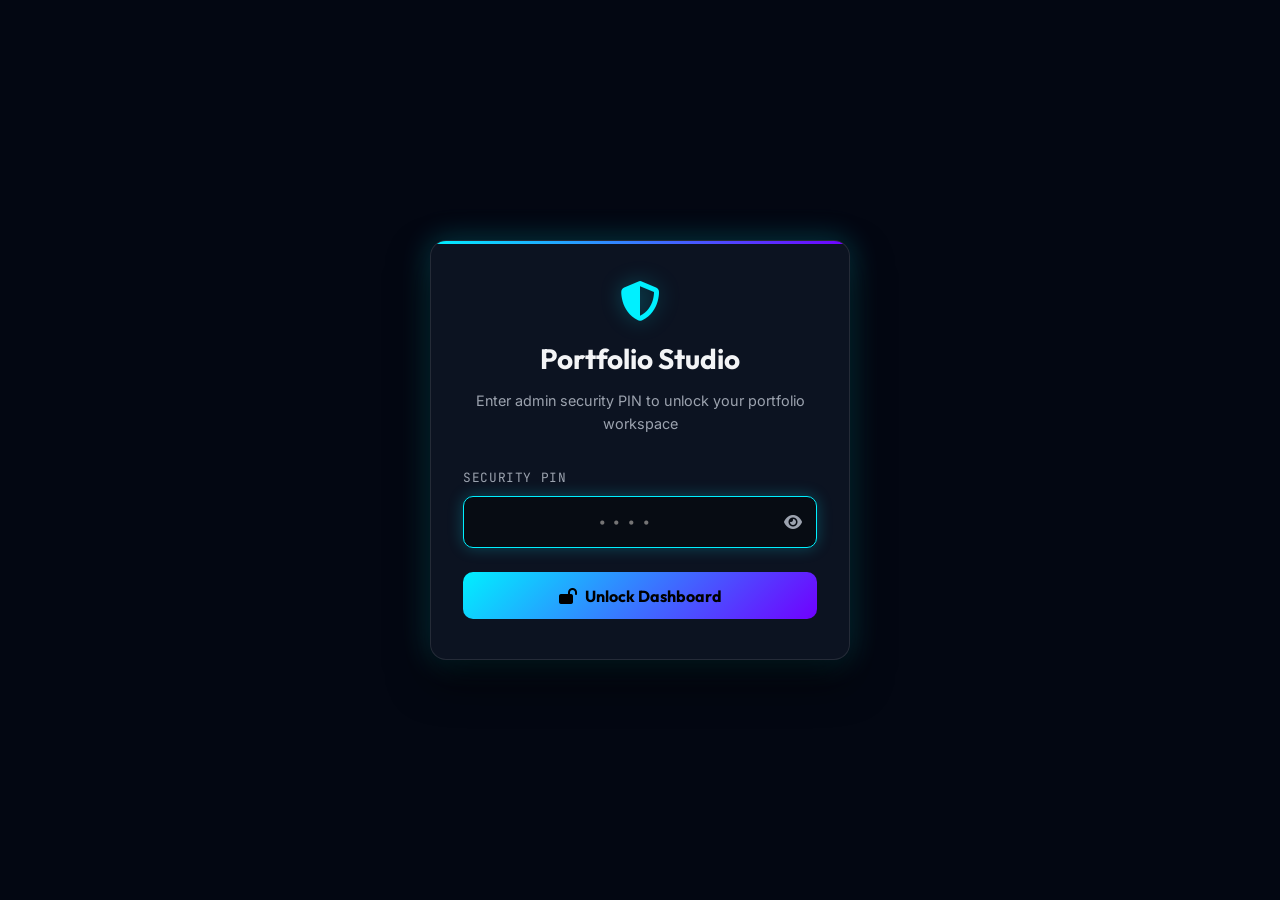
==== commit 4668b24a: "Enhance admin PIN security & UX" ====
--- a/admin.html
+++ b/admin.html
@@ -27,13 +27,22 @@
             <i class="fa-solid fa-shield-halved auth-icon"></i>
             <h1 class="auth-title">Portfolio Studio</h1>
             <p class="auth-subtitle">Enter admin security PIN to unlock your portfolio workspace</p>
+            <div id="auth-lockout-notice" class="auth-lockout-notice" style="display: none;">
+                <i class="fa-solid fa-triangle-exclamation"></i>
+                <span id="auth-lockout-msg">Locked due to repeated failed attempts.</span>
+            </div>
             <form id="auth-form">
                 <div class="auth-input-group">
                     <label for="admin-pin">Security PIN</label>
-                    <input type="password" id="admin-pin" class="auth-input" placeholder="••••" maxlength="8" autofocus
-                        required>
-                </div>
-                <button type="submit" class="auth-btn">
+                    <div class="pin-input-wrap">
+                        <input type="password" id="admin-pin" class="auth-input" placeholder="••••" maxlength="12" autofocus
+                            required autocomplete="current-password">
+                        <button type="button" class="pin-toggle-btn" data-target="admin-pin" title="Toggle PIN visibility" aria-label="Toggle PIN visibility">
+                            <i class="fa-solid fa-eye"></i>
+                        </button>
+                    </div>
+                </div>
+                <button type="submit" id="auth-submit-btn" class="auth-btn">
                     <i class="fa-solid fa-lock-open"></i> Unlock Dashboard
                 </button>
             </form>
@@ -472,22 +481,44 @@
                 <div class="tab-pane" id="tab-settings">
                     <div class="admin-card">
                         <div class="card-header-bar">
-                            <h3><i class="fa-solid fa-key"></i> Change Admin Security PIN</h3>
-                        </div>
-                        <form id="form-change-pin" style="max-width: 400px;">
+                            <h3><i class="fa-solid fa-shield-halved"></i> Security & Admin Access</h3>
+                        </div>
+                        <div style="margin-bottom: 1.5rem; background: rgba(59, 130, 246, 0.08); border: 1px solid rgba(59, 130, 246, 0.2); border-radius: var(--radius-md); padding: 1rem; font-size: 0.88rem; color: var(--text-muted); line-height: 1.5;">
+                            <div style="display: flex; align-items: center; gap: 0.5rem; color: var(--text-main); font-weight: 600; margin-bottom: 0.25rem;">
+                                <i class="fa-solid fa-lock" style="color: var(--primary-color);"></i>
+                                Cryptographic Security Active
+                            </div>
+                            Your PIN is protected with high-iteration PBKDF2-HMAC-SHA256 and unique cryptographic salting. Plaintext passwords are never stored.
+                        </div>
+                        <form id="form-change-pin" style="max-width: 440px;">
                             <div class="form-group">
                                 <label class="form-label" for="current-pin">Current PIN</label>
-                                <input type="password" id="current-pin" class="form-control" placeholder="••••"
-                                    required>
-                            </div>
-                            <div class="form-group">
-                                <label class="form-label" for="new-pin">New PIN (4-8 digits)</label>
-                                <input type="password" id="new-pin" class="form-control" placeholder="••••" required>
+                                <div class="pin-input-wrap">
+                                    <input type="password" id="current-pin" class="form-control" placeholder="••••"
+                                        required autocomplete="current-password">
+                                    <button type="button" class="pin-toggle-btn" data-target="current-pin" title="Toggle PIN visibility" aria-label="Toggle PIN visibility">
+                                        <i class="fa-solid fa-eye"></i>
+                                    </button>
+                                </div>
+                            </div>
+                            <div class="form-group">
+                                <label class="form-label" for="new-pin">New PIN (4-12 digits/characters)</label>
+                                <div class="pin-input-wrap">
+                                    <input type="password" id="new-pin" class="form-control" placeholder="••••" required autocomplete="new-password">
+                                    <button type="button" class="pin-toggle-btn" data-target="new-pin" title="Toggle PIN visibility" aria-label="Toggle PIN visibility">
+                                        <i class="fa-solid fa-eye"></i>
+                                    </button>
+                                </div>
                             </div>
                             <div class="form-group">
                                 <label class="form-label" for="confirm-pin">Confirm New PIN</label>
-                                <input type="password" id="confirm-pin" class="form-control" placeholder="••••"
-                                    required>
+                                <div class="pin-input-wrap">
+                                    <input type="password" id="confirm-pin" class="form-control" placeholder="••••"
+                                        required autocomplete="new-password">
+                                    <button type="button" class="pin-toggle-btn" data-target="confirm-pin" title="Toggle PIN visibility" aria-label="Toggle PIN visibility">
+                                        <i class="fa-solid fa-eye"></i>
+                                    </button>
+                                </div>
                             </div>
                             <button type="submit" class="btn btn-primary" style="margin-top: 0.5rem;">
                                 <i class="fa-solid fa-check"></i> Update Security PIN
--- a/admin.css
+++ b/admin.css
@@ -132,6 +132,56 @@
     letter-spacing: 0.05em;
 }
 
+.pin-input-wrap {
+    position: relative;
+    display: flex;
+    align-items: center;
+    width: 100%;
+}
+
+.pin-input-wrap input {
+    width: 100%;
+    padding-right: 2.75rem !important;
+}
+
+.pin-toggle-btn {
+    position: absolute;
+    right: 0.5rem;
+    top: 50%;
+    transform: translateY(-50%);
+    background: transparent;
+    border: none;
+    color: var(--text-muted);
+    font-size: 1rem;
+    width: 2rem;
+    height: 2rem;
+    display: flex;
+    align-items: center;
+    justify-content: center;
+    cursor: pointer;
+    border-radius: var(--radius-sm);
+    transition: var(--transition);
+}
+
+.pin-toggle-btn:hover {
+    color: var(--primary-color);
+    background: rgba(255, 255, 255, 0.05);
+}
+
+.auth-lockout-notice {
+    background: rgba(239, 68, 68, 0.12);
+    border: 1px solid rgba(239, 68, 68, 0.35);
+    border-radius: var(--radius-md);
+    padding: 0.75rem 1rem;
+    margin-bottom: 1.25rem;
+    color: #f87171;
+    font-size: 0.88rem;
+    display: flex;
+    align-items: center;
+    gap: 0.6rem;
+    text-align: left;
+}
+
 .auth-input {
     width: 100%;
     padding: 0.85rem 1rem;
